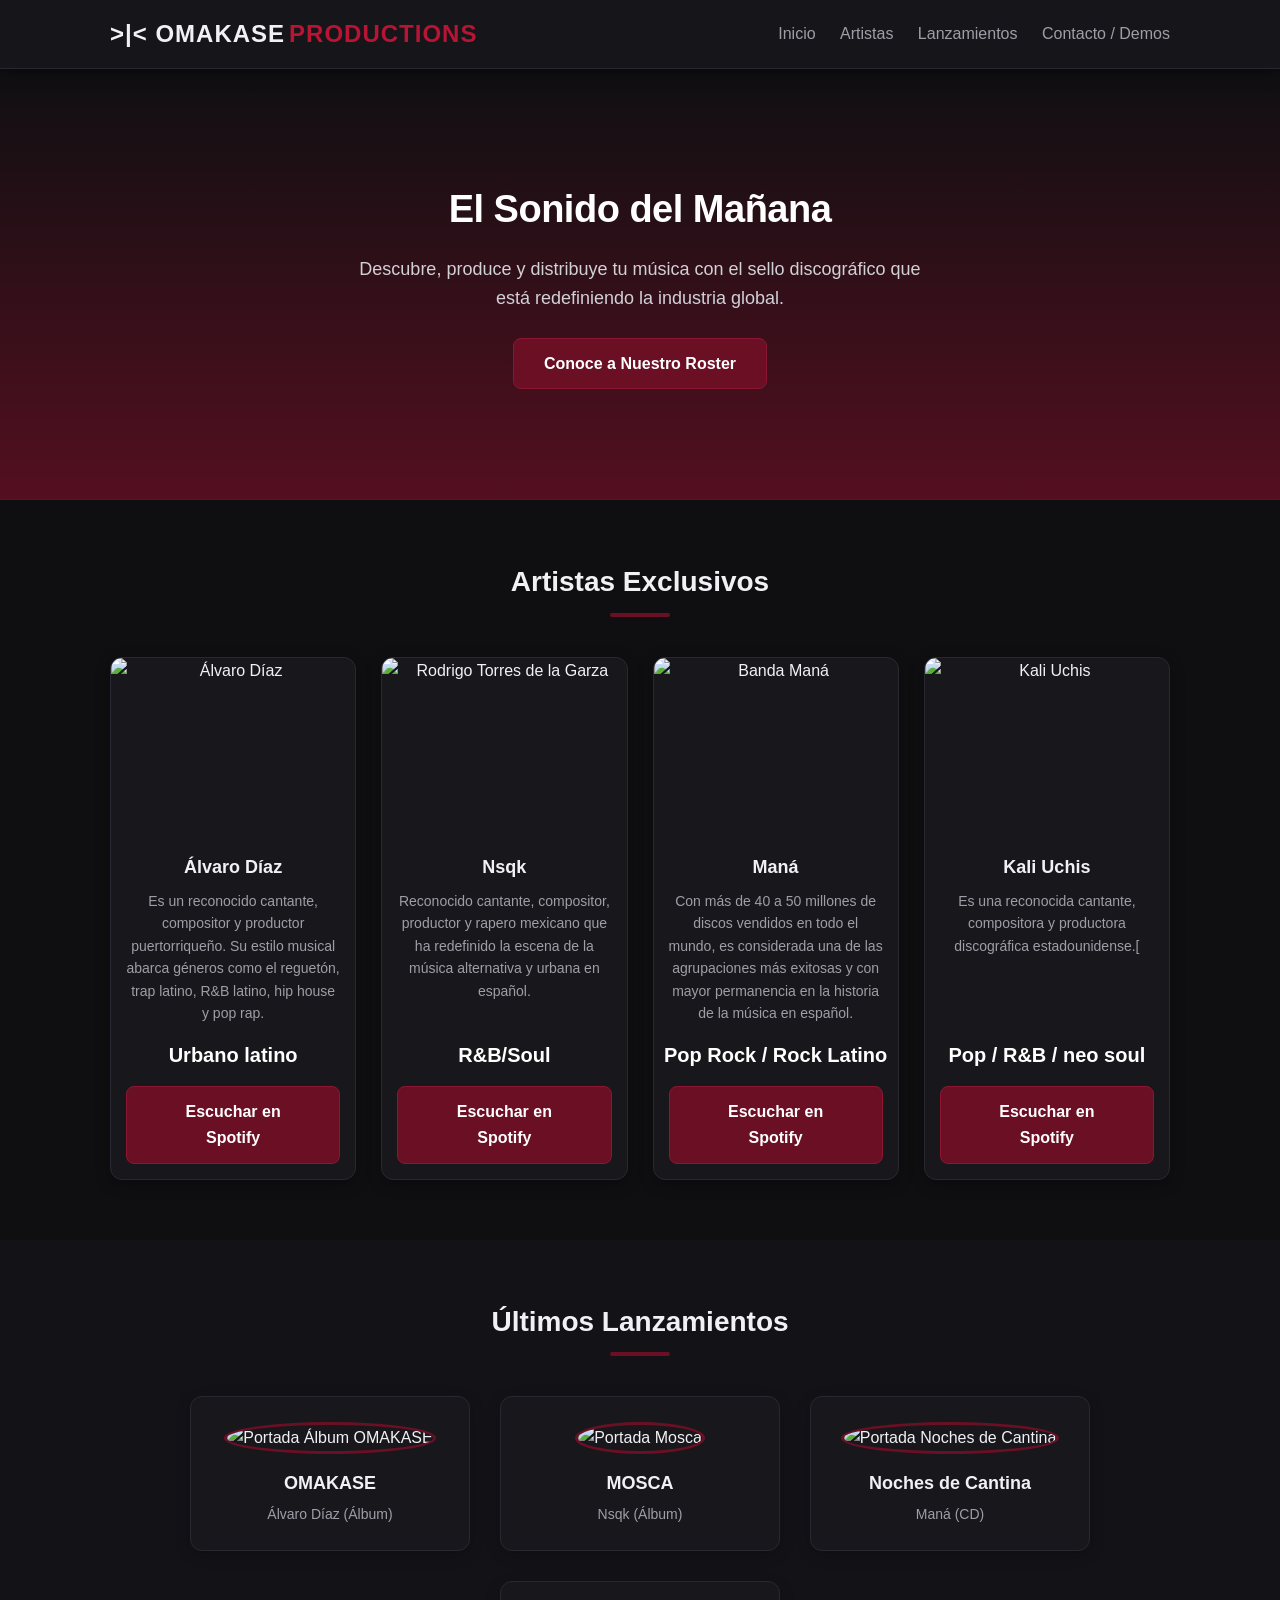
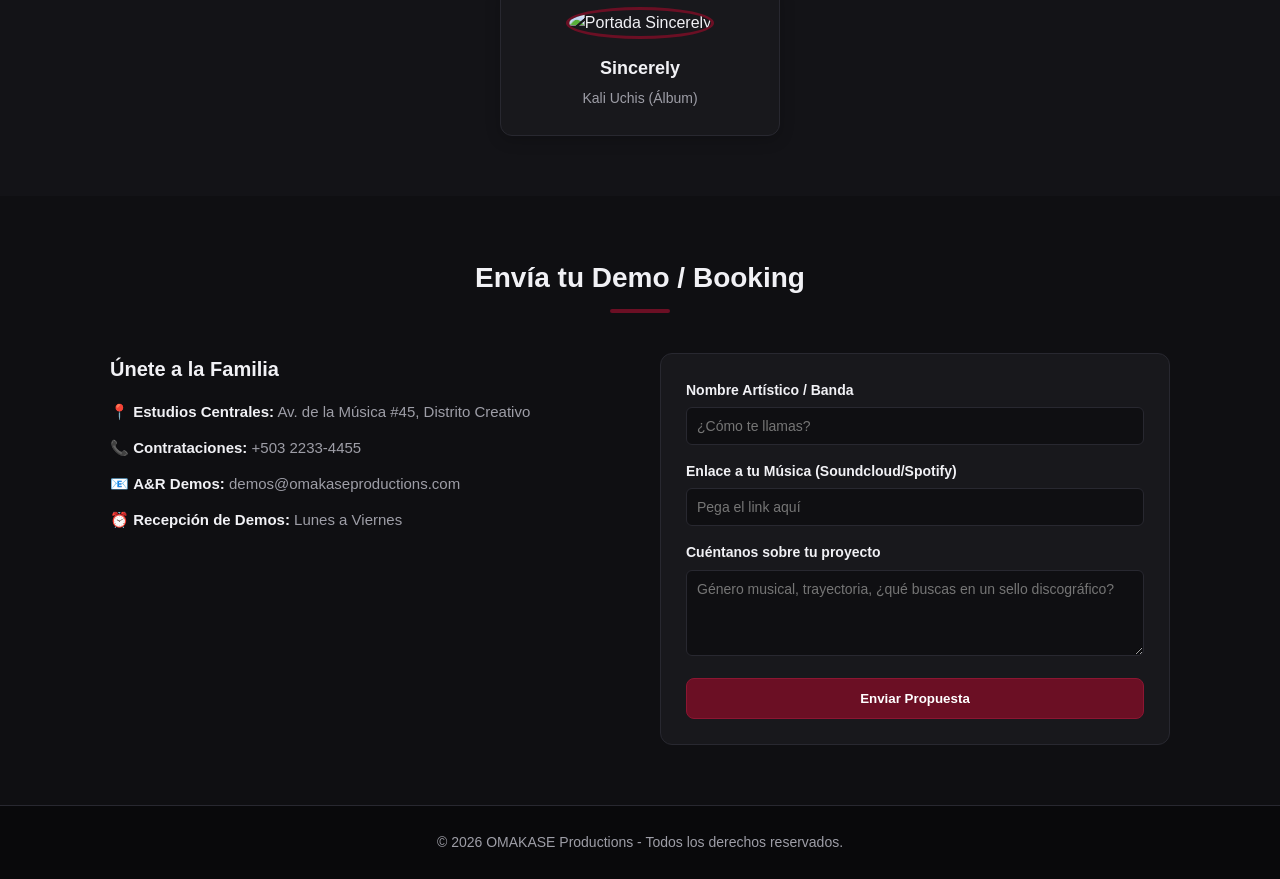
==== index.html @ 5bf516bf "Rename OMAKASE-PRODUCTIONS.html to index.html" ====
<!DOCTYPE html>
<html lang="es">
<head>
    <meta charset="UTF-8">
    <meta name="viewport" content="width=device-width, initial-scale=1.0">
    <title>OMAKASE PRODUCTIONS | Sello Discográfico</title>
    <!-- Vinculación con el archivo CSS externo -->
    <link rel="stylesheet" href="estilos.css">
</head>
<body>

    <!-- PANTALLA DE CARGA -->
    <div class="loader-container">
        <div class="loader-content">
            <div class="logo-loader">>|< OMAKASE<span>PRODUCTIONS</span></div>
            <div class="loading-bar">
                <div class="loading-progress"></div>
            </div>
        </div>
    </div>

    <!-- 1. ENCABEZADO Y MENÚ DE NAVEGACIÓN -->
    <header class="encabezado">
        <div class="contenedor navegacion">
            <a href="#" class="logo">>|< OMAKASE<span>PRODUCTIONS</span></a>
            <nav class="menu">
                <a href="#inicio">Inicio</a>
                <a href="#artistas">Artistas</a>
                <a href="#lanzamientos">Lanzamientos</a>
                <a href="#contacto">Contacto / Demos</a>
            </nav>
        </div>
    </header>

    <!-- 2. SECCIÓN PRINCIPAL (HERO) -->
    <section class="hero" id="inicio" style="background: linear-gradient(rgba(15, 15, 18, 0.88), rgba(107, 15, 36, 0.75)), url('https://images.unsplash.com/photo-1598488035139-bdbb2231ce04?w=1200&q=80') center/cover;">
        <div class="contenedor hero-contenido">
            <h1>El Sonido del Mañana</h1>
            <p>Descubre, produce y distribuye tu música con el sello discográfico que está redefiniendo la industria global.</p>
            <a href="#artistas" class="btn">Conoce a Nuestro Roster</a>
        </div>
    </section>

    <!-- 3. SECCIÓN DE ARTISTAS (Roster) -->
    <section class="seccion" id="artistas">
        <div class="contenedor">
            <h2 class="titulo-seccion">Artistas Exclusivos</h2>
            
            <div class="grilla-servicios">
                <div class="tarjeta-servicio">
                    <img src="https://images.genius.com/b258627a14054b794ead01bb4e81c957.1000x1000x1.png" alt="Álvaro Díaz">
                    <h3>Álvaro Díaz</h3>
                    <p>Es un reconocido cantante, compositor y productor puertorriqueño. Su estilo musical abarca géneros como el reguetón, trap latino, R&B latino, hip house y pop rap.</p>
                    <div class="precio">Urbano latino</div>
            
                    <a href="https://open.spotify.com/intl-es/artist/5J7rXWjtn5HzUkJ4Jet8Fr?si=1p09m8HHTuq2dEYKvesBzw" target="_blank" class="btn">Escuchar en Spotify</a>
                </div>

                <div class="tarjeta-servicio">
                    <img src="https://yt3.googleusercontent.com/2DOaGqq057-iNqPNvMObRzGTsy8BsQ6I0HiUkmWNneJShlaAn0hxPS-rZLiyCMFsmZpfuYLq=s900-c-k-c0x00ffffff-no-rj" alt="Rodrigo Torres de la Garza">
                    <h3>Nsqk</h3>
                    <p> Reconocido cantante, compositor, productor y rapero mexicano que ha redefinido la escena de la música alternativa y urbana en español.</p>
                    <div class="precio">R&B/Soul</div>
                    <a href="https://open.spotify.com/intl-es/artist/1jtvmXiemNFkPO11NMdjfu?si=ERfUe6c0SYSJ9Uk2j0zCKw" target="_blank" class="btn">Escuchar en Spotify</a>
                </div>

                <div class="tarjeta-servicio">
                    <img src="https://encrypted-tbn0.gstatic.com/images?q=tbn:ANd9GcTcLVHRjdM2pFJkPN8VzIhZqp3Q7AYlYctVvBOzq9kIa_RWXLvR72TQSlf01xMxjF9AjO1HhDnXvUd8nAWUZv8zPVaOwco91v7gmmX0NBk&s=10" alt="Banda Maná">
                    <h3>Maná</h3>
                    <p>Con más de 40 a 50 millones de discos vendidos en todo el mundo, es considerada una de las agrupaciones más exitosas y con mayor permanencia en la historia de la música en español.</p>
                    <div class="precio">Pop Rock / Rock Latino</div>
                    <a href="https://open.spotify.com/intl-es/artist/7okwEbXzyT2VffBmyQBWLz?si=rfTsVWv3RQeYzjWRCuXtZw" target="_blank" class="btn">Escuchar en Spotify</a>
                </div>

                <div class="tarjeta-servicio">
                    <img src="https://encrypted-tbn0.gstatic.com/images?q=tbn:ANd9GcQLRcnPo4ey1iM6DIPo0Fn1tPAPxWT2qoj5Ep_xRB46ij2vyyz8sXpWRr00z1yfC60JEVLdxMxA1jeG3lMbYKUPTJh2d9uUPOpqi18vbA&s=10" alt="Kali Uchis">
                    <h3>Kali Uchis</h3>
                    <p>Es una reconocida cantante, compositora y productora discográfica estadounidense.[</p>
                    <div class="precio">Pop / R&B / neo soul</div>
                    <a href="https://open.spotify.com/intl-es/artist/1U1el3k54VvEUzo3ybLPlM?si=FhAKXs1PRPeeXyJm0wQ4Ag" target="_blank" class="btn">Escuchar en Spotify</a>
                </div>
            </div>
        </div>
    </section>

    <!-- 4. SECCIÓN DE LANZAMIENTOS (Destacados) -->
    <section class="seccion fondo-suave" id="lanzamientos">
        <div class="contenedor">
            <h2 class="titulo-seccion">Últimos Lanzamientos</h2>
            
            <div class="grilla-doctores">
                <div class="tarjeta-doctor">
                    <img src="https://images.genius.com/7d30d51bf406648812f0c7ffaeb1ff42.1000x1000x1.png" alt="Portada Álbum OMAKASE">
                    <h3>OMAKASE</h3>
                    <span class="especialidad">Álvaro Díaz (Álbum)</span>
                </div>

                <div class="tarjeta-doctor">
                    <img src="https://akamai.sscdn.co/uploadfile/letras/albuns/7/4/8/b/5276471792175280.jpg" alt="Portada Mosca">
                    <h3>MOSCA</h3>
                    <span class="especialidad">Nsqk (Álbum)</span>
                </div>

                <div class="tarjeta-doctor">
                    <img src="https://encrypted-tbn0.gstatic.com/images?q=tbn:ANd9GcTHBqTMwx6dniyHcwL9A-Db-ed6y8dkY1ev_NIDQDBCeH_79Wv4KEX5IS4-&s=10" alt="Portada Noches de Cantina">
                    <h3>Noches de Cantina</h3>
                    <span class="especialidad">Maná (CD)</span>
                </div>

                 <div class="tarjeta-doctor">
                    <img src="https://akamai.sscdn.co/uploadfile/letras/albuns/9/0/4/a/3968401758806860.jpg" alt="Portada Sincerely">
                    <h3>Sincerely</h3>
                    <span class="especialidad">Kali Uchis (Álbum)</span>
                </div>
            </div>
        </div>
    </section>

    <!-- 5. SECCIÓN DE CONTACTO (Demos y Booking) -->
    <section class="seccion" id="contacto">
        <div class="contenedor">
            <h2 class="titulo-seccion">Envía tu Demo / Booking</h2>
            
            <div class="contacto-contenido">
                <!-- Información de contacto -->
                <div class="info-contacto">
                    <h3>Únete a la Familia</h3>
                    <p>📍 <strong>Estudios Centrales:</strong> Av. de la Música #45, Distrito Creativo</p>
                    <p>📞 <strong>Contrataciones:</strong> +503 2233-4455</p>
                    <p>📧 <strong>A&R Demos:</strong> demos@omakaseproductions.com</p>
                    <p>⏰ <strong>Recepción de Demos:</strong> Lunes a Viernes</p>
                </div>

                <!-- Formulario de mensaje -->
                <form class="formulario-contacto" action="#" method="POST">
                    <div class="campo">
                        <label for="nombre">Nombre Artístico / Banda</label>
                        <input type="text" id="nombre" required placeholder="¿Cómo te llamas?">
                    </div>

                    <div class="campo">
                        <label for="telefono">Enlace a tu Música (Soundcloud/Spotify)</label>
                        <input type="text" id="telefono" required placeholder="Pega el link aquí">
                    </div>

                    <div class="campo">
                        <label for="mensaje">Cuéntanos sobre tu proyecto</label>
                        <textarea id="mensaje" rows="4" required placeholder="Género musical, trayectoria, ¿qué buscas en un sello discográfico?"></textarea>
                    </div>

                    <button type="submit" class="btn btn-bloque">Enviar Propuesta</button>
                </form>
            </div>
        </div>
    </section>

    <!-- 6. PIE DE PÁGINA -->
    <footer class="pie-pagina">
        <div class="contenedor">
            <p>© 2026 OMAKASE Productions - Todos los derechos reservados.</p>
        </div>
    </footer>

    <!-- MÚSICA DE FONDO Y SCRIPT DE CARGA -->
    <audio id="musicaFondo" loop preload="auto">
        <source src="background-sound.mp3" type="audio/mpeg">
    </audio>

    <script>
       
        document.addEventListener('DOMContentLoaded', function() {
            const audio = document.getElementById('musicaFondo');

            function reproducir() {
                if (audio && audio.paused) {
                    audio.play().then(() => {
                        console.log("Música de fondo iniciada.");
                        
                        // Una vez que la música empieza, quitamos los eventos para no repetir la orden
                        ['click', 'touchstart', 'keydown'].forEach(evt => {
                            document.removeEventListener(evt, reproducir);
                        });
                    }).catch(err => {
                        console.log("Esperando clic o interacción del usuario para iniciar el audio...");
                    });
                }
            }

            // Intenta reproducir de inmediato
            reproducir();

            // Si el navegador lo bloquea, se reproducirá en cuanto el usuario toque o haga clic en la pantalla de carga
            ['click', 'touchstart', 'keydown'].forEach(evt => {
                document.addEventListener(evt, reproducir);
            });
        });
    </script>
    </script>
</body>
</html>
---- estilos.css ----
:root {
    --primary: #6b0f24;          /* Rojo vino principal */
    --primary-hover: #8c1632;    /* Rojo vino brillante al interactuar */
    --accent: #b81434;           /* Rojo acento para detalles */
    --bg-dark: #0f0f12;          /* Fondo principal ultra oscuro */
    --card-bg: #18181c;          /* Fondo tarjetas oscuras */
    --section-alt: #131317;      /* Fondo alternativo de secciones */
    --text-main: #f1f1f5;        /* Texto principal claro */
    --text-muted: #9e9ea7;       /* Texto secundario gris */
    --border: #282830;           /* Borde sutil */
}

* {
    margin: 0;
    padding: 0;
    box-sizing: border-box;
    font-family: 'Segoe UI', Tahoma, Geneva, Verdana, sans-serif;
}

html {
    scroll-behavior: smooth;
}

body {
    background-color: var(--bg-dark);
    color: var(--text-main);
    line-height: 1.6;
}

.contenedor {
    max-width: 1100px;
    margin: 0 auto;
    padding: 0 20px;
}

.seccion {
    padding: 60px 0;
}

.fondo-suave {
    background-color: var(--section-alt);
}

.titulo-seccion {
    text-align: center;
    font-size: 28px;
    color: var(--text-main);
    margin-bottom: 40px;
    position: relative;
}

.titulo-seccion::after {
    content: '';
    display: block;
    width: 60px;
    height: 4px;
    background-color: var(--primary);
    margin: 8px auto 0;
    border-radius: 2px;
}

/* ======================================================
   2. ENCABEZADO Y NAVEGACIÓN
   ====================================================== */
.encabezado {
    background-color: rgba(24, 24, 28, 0.95);
    backdrop-filter: blur(10px);
    box-shadow: 0 2px 15px rgba(0, 0, 0, 0.5);
    position: sticky;
    top: 0;
    z-index: 100;
    border-bottom: 1px solid var(--border);
}

.navegacion {
    display: flex;
    justify-content: space-between;
    align-items: center;
    padding: 15px 20px;
}

.logo {
    font-size: 24px;
    font-weight: bold;
    color: var(--text-main);
    text-decoration: none;
    letter-spacing: 1px;
}

.logo span {
    color: var(--accent);
    margin-left: 4px;
}

.menu a {
    text-decoration: none;
    color: var(--text-muted);
    margin-left: 20px;
    font-weight: 500;
    transition: color 0.3s;
}

.menu a:hover {
    color: var(--text-main);
}

/* ======================================================
   3. HERO (PORTADA PRINCIPAL)
   ====================================================== */
.hero {
    background: linear-gradient(rgba(15, 15, 18, 0.88), rgba(107, 15, 36, 0.75)), 
                url('https://images.unsplash.com/photo-1550745165-9bc0b252726f?w=1200&q=80');
    background-size: cover;
    background-position: center;
    color: white;
    text-align: center;
    padding: 110px 20px;
    border-bottom: 1px solid var(--border);
}

.hero-contenido h1 {
    font-size: 38px;
    margin-bottom: 15px;
    letter-spacing: -0.5px;
}

.hero-contenido p {
    font-size: 18px;
    max-width: 600px;
    margin: 0 auto 25px;
    color: #d1d1d6;
}

/* BOTONES */
.btn {
    display: inline-block;
    background-color: var(--primary);
    color: #ffffff;
    padding: 12px 30px;
    text-decoration: none;
    font-weight: bold;
    border-radius: 8px;
    border: 1px solid var(--primary-hover);
    cursor: pointer;
    transition: background-color 0.3s, transform 0.2s, box-shadow 0.3s;
}

.btn:hover {
    background-color: var(--primary-hover);
    transform: translateY(-2px);
    box-shadow: 0 4px 12px rgba(184, 20, 52, 0.3);
}

.btn-bloque {
    width: 100%;
}

/* ======================================================
   4. GRILLA DE PRODUCTOS
   ====================================================== */
.grilla-servicios {
    display: grid;
    grid-template-columns: repeat(auto-fit, minmax(230px, 1fr));
    gap: 25px;
}

.tarjeta-servicio {
    background-color: var(--card-bg);
    border-radius: 12px;
    overflow: hidden;
    box-shadow: 0 4px 15px rgba(0, 0, 0, 0.3);
    border: 1px solid var(--border);
    text-align: center;
    padding-bottom: 15px;
    transition: transform 0.3s, border-color 0.3s;
    display: flex;
    flex-direction: column;
    justify-content: space-between;
}

.tarjeta-servicio:hover {
    transform: translateY(-5px);
    border-color: var(--primary);
}

.tarjeta-servicio img {
    width: 100%;
    height: 180px;
    object-fit: cover;
}

.tarjeta-servicio h3 {
    margin: 15px 15px 8px;
    color: var(--text-main);
    font-size: 18px;
}

.tarjeta-servicio p {
    font-size: 14px;
    color: var(--text-muted);
    padding: 0 15px 15px;
    flex-grow: 1;
}

.precio {
    font-size: 20px;
    font-weight: bold;
    color: #ffffff;
    margin-bottom: 15px;
}

.tarjeta-servicio .btn {
    width: calc(100% - 30px);
    margin: 0 auto;
}

/* ======================================================
   5. GRILLA DE DESTACADOS / CATEGORÍAS
   ====================================================== */
.grilla-doctores {
    display: flex;
    flex-wrap: wrap;
    justify-content: center;
    gap: 30px;
}

.tarjeta-doctor {
    background-color: var(--card-bg);
    padding: 25px 20px;
    border-radius: 12px;
    text-align: center;
    width: 280px;
    box-shadow: 0 4px 15px rgba(0, 0, 0, 0.2);
    border: 1px solid var(--border);
    transition: transform 0.3s, border-color 0.3s;
}

.tarjeta-doctor:hover {
    transform: translateY(-4px);
    border-color: var(--primary);
}

.tarjeta-doctor img {
    width: 110px;
    height: 110px;
    border-radius: 50%;
    object-fit: cover;
    margin-bottom: 15px;
    border: 3px solid var(--primary);
}

.tarjeta-doctor h3 {
    color: var(--text-main);
    font-size: 18px;
}

.especialidad {
    display: block;
    font-size: 14px;
    color: var(--text-muted);
    font-weight: 500;
    margin-top: 5px;
}

/* ======================================================
   6. CONTACTO Y FORMULARIO
   ====================================================== */
.contacto-contenido {
    display: grid;
    grid-template-columns: repeat(auto-fit, minmax(300px, 1fr));
    gap: 40px;
}

.info-contacto h3 {
    color: var(--text-main);
    margin-bottom: 15px;
    font-size: 20px;
}

.info-contacto p {
    margin-bottom: 12px;
    font-size: 15px;
    color: var(--text-muted);
}

.info-contacto strong {
    color: var(--text-main);
}

.formulario-contacto {
    background-color: var(--card-bg);
    padding: 25px;
    border-radius: 12px;
    border: 1px solid var(--border);
}

.campo {
    margin-bottom: 15px;
}

.campo label {
    display: block;
    font-size: 14px;
    font-weight: bold;
    margin-bottom: 6px;
    color: var(--text-main);
}

.campo input, .campo textarea {
    width: 100%;
    padding: 10px;
    background-color: var(--bg-dark);
    border: 1px solid var(--border);
    border-radius: 6px;
    font-size: 14px;
    color: var(--text-main);
    outline: none;
    transition: border-color 0.3s;
}

.campo input:focus, .campo textarea:focus {
    border-color: var(--primary);
}

/* ======================================================
   7. PIE DE PÁGINA
   ====================================================== */
.pie-pagina {
    background-color: #09090b;
    color: var(--text-muted);
    text-align: center;
    padding: 25px 0;
    font-size: 14px;
    border-top: 1px solid var(--border);
}
/* ======================================================
   PANTALLA DE CARGA (LOADER)
   ====================================================== */
.loader-container {
    position: fixed;
    top: 0;
    left: 0;
    width: 100vw;
    height: 100vh;
    /* Fondo con un degradado desde el negro al rojo vino */
    background: linear-gradient(135deg, var(--bg-dark) 0%, var(--primary-hover) 100%);
    display: flex;
    justify-content: center;
    align-items: center;
    z-index: 9999;
    /* Desaparece automáticamente después de 2.5 segundos */
    animation: fadeOutLoader 0.5s ease-in-out 2.5s forwards;
    
}

.loader-content {
    text-align: center;
    width: 80%;
    max-width: 400px;
}

.logo-loader {
    font-size: 45px;
    font-weight: bold;
    color: var(--text-main);
    letter-spacing: 2px;
    margin-bottom: 40px;
    /* Animación de latido y brillo */
    animation: pulseLogo 3.5s ease-in-out infinite;
}

.logo-loader span {
    color: var(--accent);
    margin-left: 5px;
}

/* Contenedor de la barra (fondo grisáceo) */
.loading-bar {
    width: 100%;
    height: 4px;
    background-color: rgba(255, 255, 255, 0.15);
    border-radius: 10px;
    overflow: hidden;
    position: relative;
}

/* La barra que se va llenando (color blanco) */
.loading-progress {
    width: 0%;
    height: 100%;
    background-color: var(--text-main);
    border-radius: 10px;
    box-shadow: 0 0 10px rgba(255, 255, 255, 0.5);
    /* Tarda 2 segundos en llenarse */
    animation: fillBar 10s ease-in-out forwards;
}

/* --- ANIMACIONES --- */
@keyframes fillBar {
    0% { width: 0%; }
    40% { width: 50%; } /* Pausa ligera a la mitad */
    100% { width: 100%; }
}

@keyframes pulseLogo {
    0% { transform: scale(1); opacity: 0.8; text-shadow: none; }
    50% { transform: scale(1.05); opacity: 1; text-shadow: 0 0 20px var(--accent); }
    100% { transform: scale(1); opacity: 0.8; text-shadow: none; }
}

@keyframes fadeOutLoader {
    0% { opacity: 1; visibility: visible; }
    100% { 
        opacity: 0; 
        visibility: hidden; /* Permite hacer clic en la web debajo */
        z-index: -1; 
    }
}
/* 1. Barra de progreso: cambia 2s por 4.5s (para que termine justo antes de desvanecerse) */
.loading-progress {
    width: 0%;
    height: 100%;
    background-color: var(--text-main);
    border-radius: 10px;
    box-shadow: 0 0 10px rgba(255, 255, 255, 0.5);
    animation: fillBar 4.5s ease-in-out forwards; /* <--- CAMBIADO A 4.5s */
}

/* 2. Pantalla completa: cambia 2.5s por 5s (tiempo total para desaparecer) */
.loader-container {
    position: fixed;
    top: 0;
    left: 0;
    width: 100vw;
    height: 100vh;
    background: linear-gradient(135deg, var(--bg-dark) 0%, var(--primary-hover) 100%);
    display: flex;
    justify-content: center;
    align-items: center;
    z-index: 9999;
    animation: fadeOutLoader 0.5s ease-in-out 5s forwards; /* <--- CAMBIADO A 5s */
}
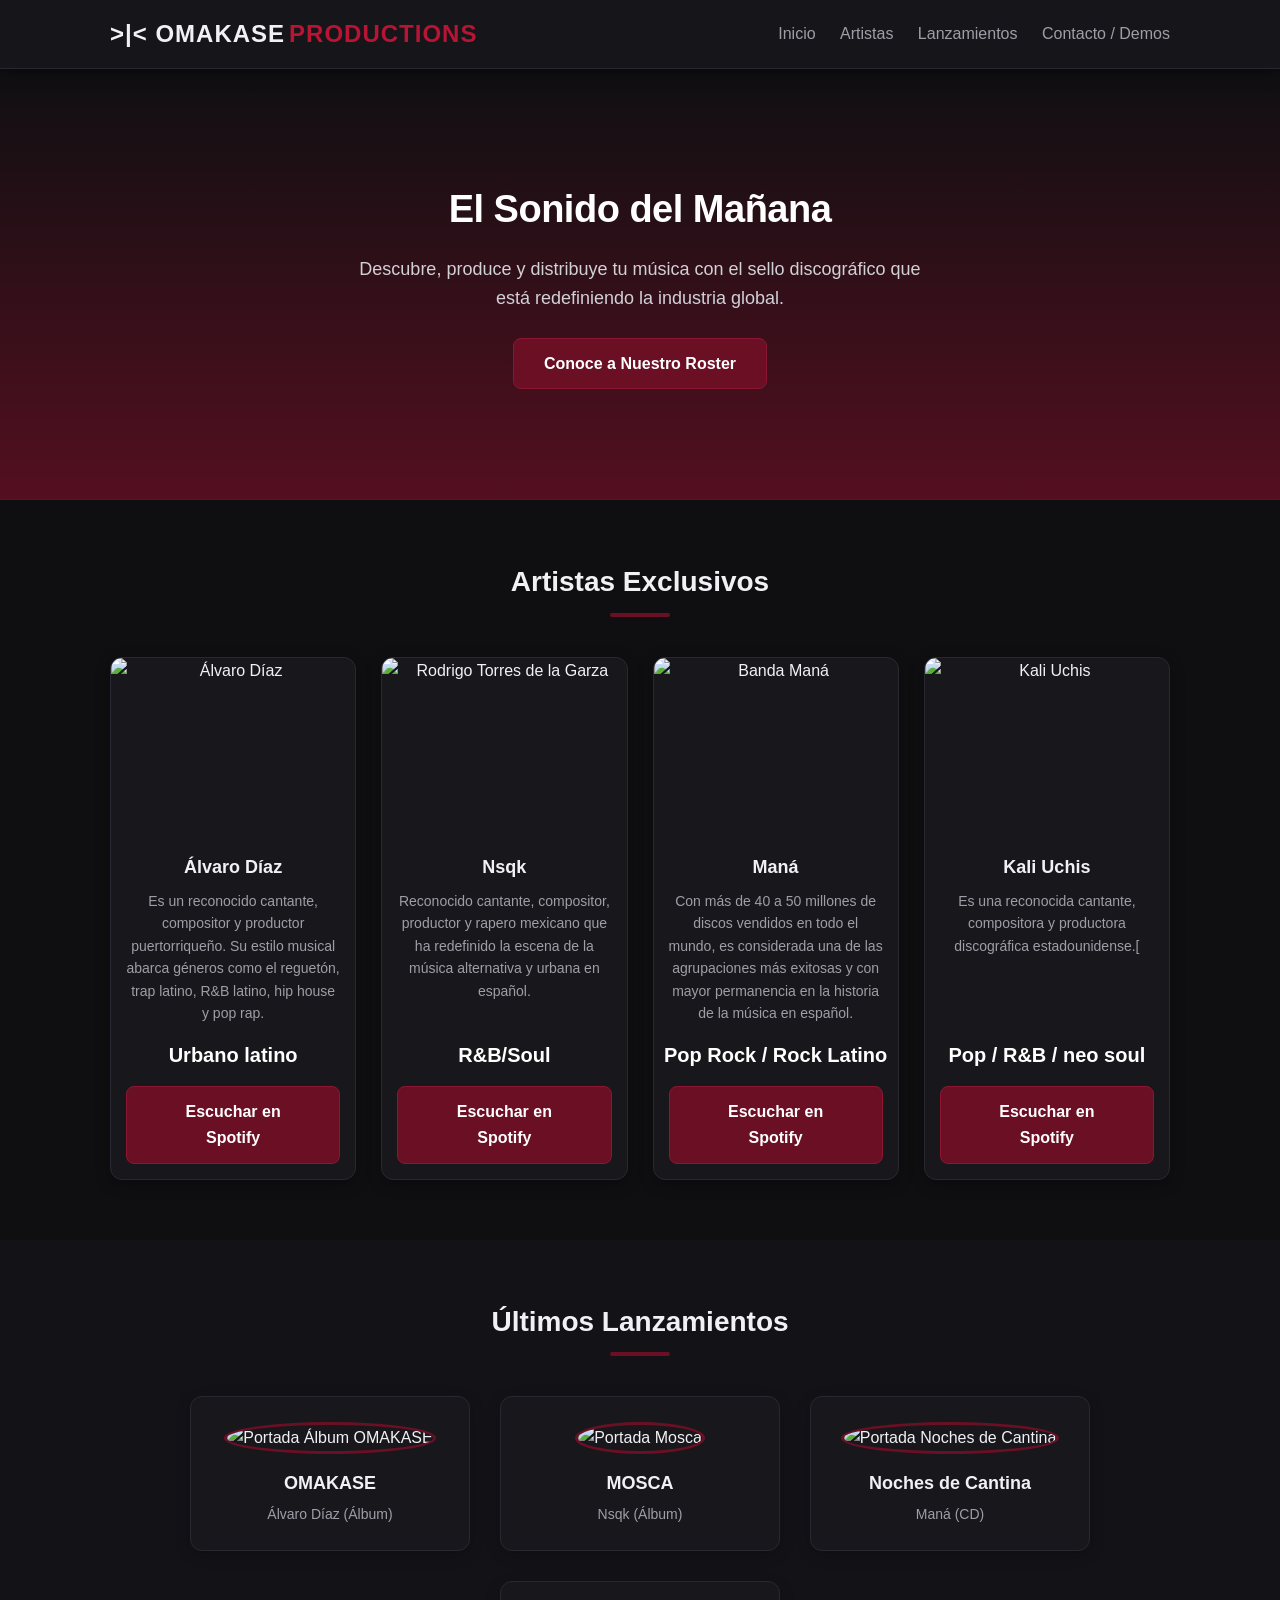
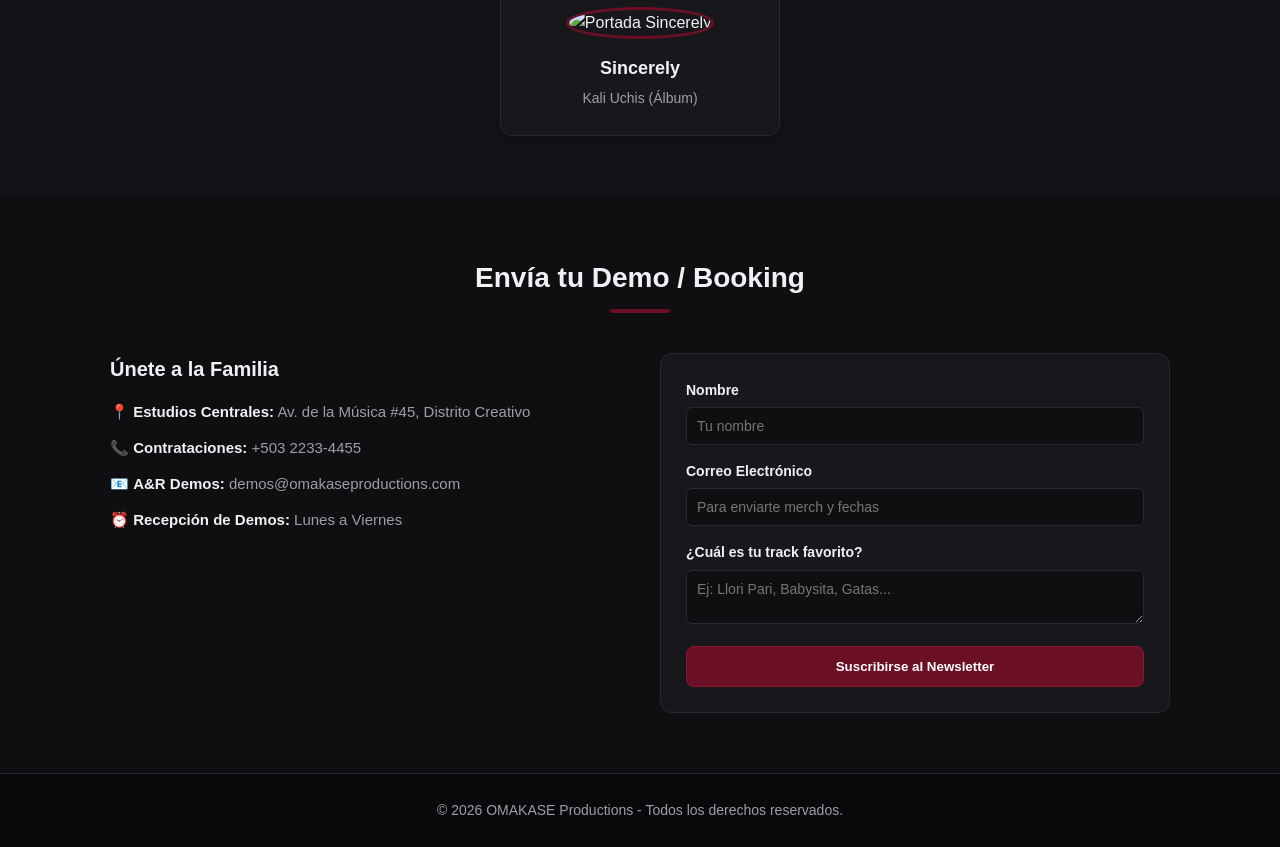
==== commit 57996d9e: "Update contact form to use FormSubmit service" ====
--- a/index.html
+++ b/index.html
@@ -132,24 +132,32 @@
                 </div>
 
                 <!-- Formulario de mensaje -->
-                <form class="formulario-contacto" action="#" method="POST">
-                    <div class="campo">
-                        <label for="nombre">Nombre Artístico / Banda</label>
-                        <input type="text" id="nombre" required placeholder="¿Cómo te llamas?">
-                    </div>
-
-                    <div class="campo">
-                        <label for="telefono">Enlace a tu Música (Soundcloud/Spotify)</label>
-                        <input type="text" id="telefono" required placeholder="Pega el link aquí">
-                    </div>
-
-                    <div class="campo">
-                        <label for="mensaje">Cuéntanos sobre tu proyecto</label>
-                        <textarea id="mensaje" rows="4" required placeholder="Género musical, trayectoria, ¿qué buscas en un sello discográfico?"></textarea>
-                    </div>
-
-                    <button type="submit" class="btn btn-bloque">Enviar Propuesta</button>
-                </form>
+               <!-- Formulario conectado con FormSubmit -->
+<form class="formulario-contacto" action="https://formsubmit.co/TU_CORREO_AQUI@gmail.com" method="POST">
+    
+    <!-- Configuración oculta de FormSubmit -->
+    <input type="hidden" name="_captcha" value="false">
+    <input type="hidden" name="_next" value="https://rcdanyyy26-gif.github.io/alvaro-diaz-omakase/">
+    <input type="hidden" name="_subject" value="Nuevo mensaje desde la web de OMAKASE">
+
+    <div class="campo">
+        <label for="nombre">Nombre</label>
+        <!-- Es vital agregar el atributo name="..." a cada input -->
+        <input type="text" id="nombre" name="Nombre" required placeholder="Tu nombre">
+    </div>
+
+    <div class="campo">
+        <label for="correo">Correo Electrónico</label>
+        <input type="email" id="correo" name="Correo" required placeholder="Para enviarte merch y fechas">
+    </div>
+
+    <div class="campo">
+        <label for="mensaje">¿Cuál es tu track favorito?</label>
+        <textarea id="mensaje" name="Mensaje" rows="2" required placeholder="Ej: Llori Pari, Babysita, Gatas..."></textarea>
+    </div>
+
+    <button type="submit" class="btn btn-bloque">Suscribirse al Newsletter</button>
+</form>
             </div>
         </div>
     </section>
